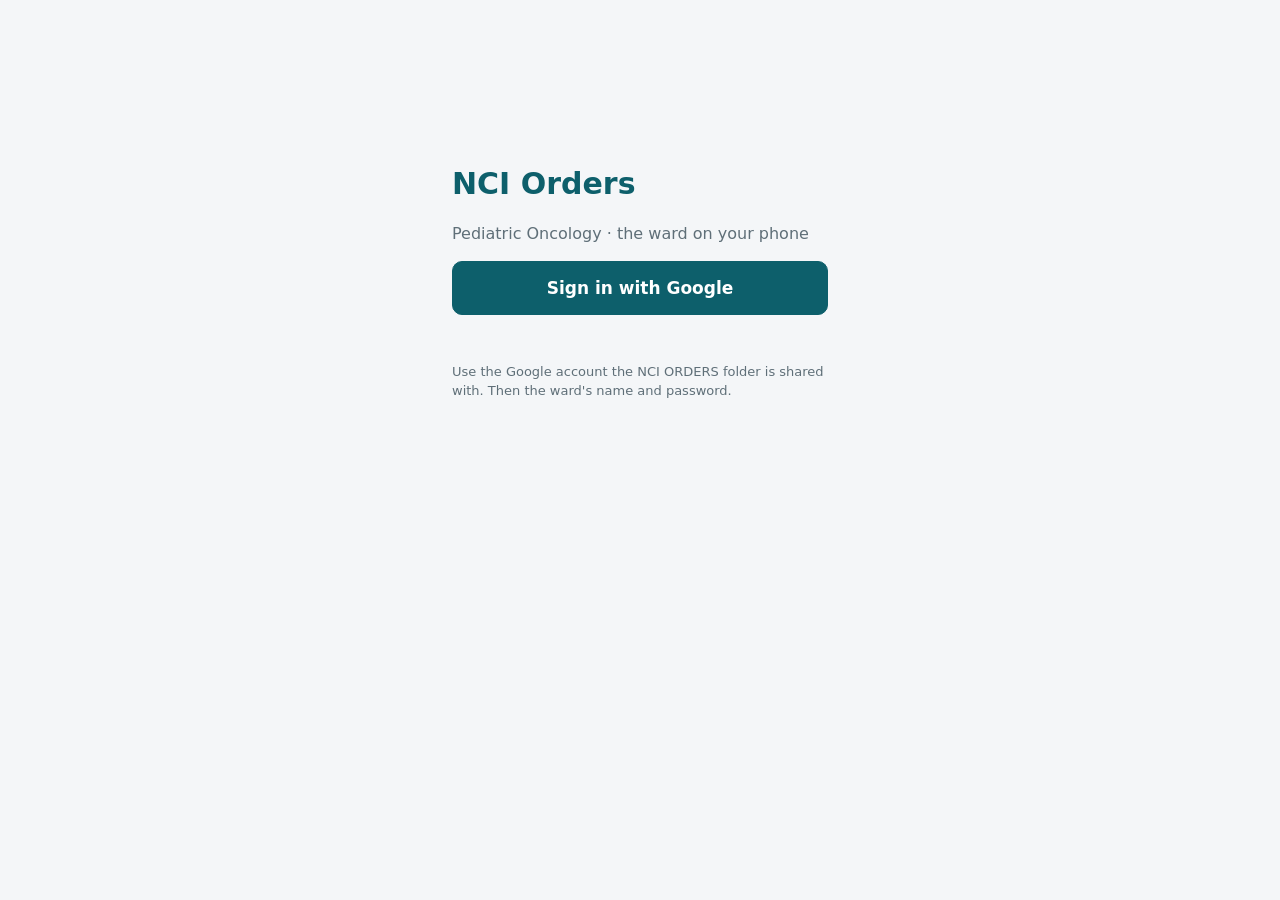
==== index.html @ 49ff1ae7 "Web app, build 49 (35e2142)" ====
<!doctype html>
<html lang="en">
<head>
<meta charset="utf-8">
<meta name="viewport" content="width=device-width, initial-scale=1, viewport-fit=cover">
<meta name="theme-color" content="#0d5f6b">
<title>NCI Orders</title>
<link rel="stylesheet" href="style.css">
<link rel="manifest" href="manifest.json">
<link rel="apple-touch-icon" href="icon-192.png">
<meta name="apple-mobile-web-app-capable" content="yes">
<meta name="apple-mobile-web-app-title" content="NCI Orders">
<meta name="referrer" content="no-referrer">
</head>
<body>
<main id="app"></main>
<div id="toast" class="toast"></div>
<!-- the desktop app's own rules, unchanged: copied in by build-www.js -->
<script src="lib/key.js"></script>
<script src="lib/build.js"></script>
<script src="lib/scrypt.js"></script>
<script src="lib/sheet.js"></script>
<script src="lib/ward.js"></script>
<script src="lib/schedule.js"></script>
<script src="lib/cloudsync.js"></script>
<script src="lib/phonelink.js"></script>
<script src="web-config.js"></script>
<script src="weblogin.js"></script>
<script src="google.js"></script>
<script src="app.js"></script>
</body>
</html>
---- style.css ----
/* NCI Orders on a phone — one column, thumb-sized targets, the desktop's teal */
:root{--brand:#0d5f6b;--ink:#17242b;--muted:#5f6f78;--line:#dfe6ea;--bg:#f4f6f8;--card:#fff;
  --red:#a12622;--redbg:#fdecec;--amber:#8a5a00;--amberbg:#fdf6e7;--green:#226b3c;--greenbg:#e9f6ee;--teal:#0d5f6b;--tealbg:#e6f2f4}
*{box-sizing:border-box}
html,body{margin:0;background:var(--bg);color:var(--ink);font:16px/1.45 system-ui,-apple-system,'Segoe UI',Roboto,sans-serif;-webkit-text-size-adjust:100%}
body{padding-bottom:env(safe-area-inset-bottom)}
button{font:inherit;color:inherit;border:1px solid var(--line);background:#fff;border-radius:10px;padding:10px 14px;min-height:44px;cursor:pointer}
button.primary{background:var(--brand);border-color:var(--brand);color:#fff;font-weight:600}
button.big{width:100%;font-size:17px;padding:14px}
button.ghost{border:0;background:none;color:#fff;min-height:36px;padding:6px 8px}
input,select,textarea{font:inherit;width:100%;border:1px solid var(--line);border-radius:10px;padding:10px 12px;background:#fff;color:var(--ink);min-height:44px}
textarea{resize:vertical}
label{display:block;margin:10px 0;color:var(--muted);font-size:14px}
label>input,label>select,label>textarea{margin-top:4px;color:var(--ink);font-size:16px}
.dim{color:var(--muted)} .small{font-size:13px} .pad{padding:0 14px}
.err{color:var(--red);min-height:1em}
bdi{unicode-bidi:isolate}

.login{max-width:420px;margin:0 auto;padding:18vh 22px 22px}
.login h1{color:var(--brand);margin:0 0 4px;font-size:30px}

.bar{position:sticky;top:0;z-index:5;display:flex;align-items:center;gap:8px;background:var(--brand);color:#fff;
  padding:calc(10px + env(safe-area-inset-top)) 12px 10px}
.bar h2{flex:1;margin:0;font-size:18px;font-weight:600;overflow-wrap:anywhere}
.bar .back{background:none;border:0;color:#fff;font-size:30px;line-height:1;padding:0 8px;min-height:40px}
.syncbadge{font-size:12.5px;padding:5px 14px;color:var(--green);background:var(--greenbg)}
.syncbadge.warn{color:var(--amber);background:var(--amberbg)}

.actions{display:flex;gap:8px;padding:12px 12px 4px;flex-wrap:wrap}
.actions button{flex:1 1 140px}
.actions.sticky{position:sticky;bottom:0;background:var(--bg);padding:10px 12px calc(10px + env(safe-area-inset-bottom));border-top:1px solid var(--line)}
.note{margin:8px 12px;padding:10px 12px;border-radius:10px;background:var(--tealbg);color:var(--teal);font-size:14px;display:block;text-align:left}
.note.warn{background:var(--amberbg);color:var(--amber)}
.note.ok{background:var(--greenbg);color:var(--green);font-weight:600}
.note.wide{width:calc(100% - 24px);border:0}

.cards{display:grid;gap:10px;padding:10px 12px 24px}
.card{display:block;width:100%;text-align:left;background:var(--card);border-radius:14px;padding:12px;border:1px solid var(--line)}
.card .top{display:flex;align-items:center;gap:10px}
.room{min-width:30px;height:30px;border-radius:8px;background:var(--brand);color:#fff;font-weight:800;display:flex;align-items:center;justify-content:center}
.card .nm{font-weight:700;font-size:17px;overflow-wrap:anywhere}
.meta{color:var(--muted);font-size:13.5px;margin-top:4px}
.bdg{display:flex;flex-wrap:wrap;gap:6px;margin-top:8px}
.b{font-size:12.5px;padding:3px 9px;border-radius:12px}
.b-today{background:var(--tealbg);color:var(--teal)} .b-soon{background:#eef0fb;color:#3b4aa0}
.b-alarm{background:var(--redbg);color:var(--red);font-weight:600} .b-warn{background:var(--amberbg);color:var(--amber)}
.b-ok{background:var(--greenbg);color:var(--green)}

.pt{background:#fff;padding:12px 14px;border-bottom:1px solid var(--line)}
.sum{margin-top:8px;font-size:14px}
section{background:#fff;margin:10px 0;padding:12px 14px;border-top:1px solid var(--line);border-bottom:1px solid var(--line)}
section h3{margin:0 0 8px;font-size:13px;letter-spacing:.06em;text-transform:uppercase;color:var(--brand)}
.labs{font-family:ui-monospace,Menlo,Consolas,monospace;font-size:15px;background:var(--bg);border-radius:8px;padding:8px 10px;overflow-wrap:anywhere}
.labs .rf{background:#b3b3b3;font-weight:900;padding:0 2px}
.pre{white-space:pre-wrap;font-size:15px}
ul.orders,ul.list{list-style:none;margin:0 0 8px;padding:0}
ul.orders li,ul.list li{display:flex;gap:8px;align-items:center;justify-content:space-between;padding:8px 0;border-bottom:1px solid var(--line);font-size:15px}
ul.orders li span{flex:1;text-align:right}
ul.list li{display:block}
button.x{min-height:36px;padding:4px 10px;color:var(--red)}
.hits{display:grid;gap:6px;margin-top:6px}
.hits button{text-align:left}
details{margin:6px 0}
details summary{cursor:pointer;color:var(--brand);font-weight:600;padding:6px 0}
details.add input{margin:6px 0}
.chk{display:flex;gap:10px;align-items:flex-start;color:var(--ink);font-size:15px}
.chk input{width:22px;height:22px;min-height:0;flex:none;margin-top:2px}
.chk.inline{display:inline-flex;margin-right:14px}
.row{display:flex;flex-wrap:wrap}
.form{padding-top:6px;padding-bottom:30px}
.fx .labs{margin-top:4px}
.toast{position:fixed;left:50%;bottom:calc(20px + env(safe-area-inset-bottom));transform:translateX(-50%) translateY(20px);opacity:0;
  background:#17242b;color:#fff;padding:10px 16px;border-radius:12px;font-size:14px;transition:.2s;pointer-events:none;max-width:90vw;text-align:center}
.toast.show{opacity:1;transform:translateX(-50%) translateY(0)}

/* 7 November 2026: the week's temperatures */
.feverchart{display:block;width:100%;height:auto;margin:4px 0}

/* the web copy: Google's sign-in has expired */
.reconnect { position: sticky; top: 0; z-index: 20; display: flex; gap: 8px; align-items: center; justify-content: space-between;
  padding: 10px 12px; background: #fff3cd; color: #5c4400; border-bottom: 1px solid #e0c56e; font-size: 14px; }
.reconnect button { flex: none; }

/* ── 13 November 2026: the main PC's dot, loading, the message sheet, and a
   lighter, roomier look ── */
.pcdot{width:12px;height:12px;border-radius:50%;flex:none;box-shadow:0 0 0 2px rgba(255,255,255,.85)}
.pcdot.on{background:#34c759}
.pcdot.off{background:#f5b400}
body.loading .bar::after{content:'';position:absolute;left:0;bottom:0;height:3px;width:35%;background:#9fe3d6;border-radius:3px;animation:slide 1.1s ease-in-out infinite}
.bar{position:sticky}
@keyframes slide{0%{left:-35%}100%{left:100%}}
.spin{width:34px;height:34px;margin:14px auto 4px;border-radius:50%;border:4px solid var(--tealbg);border-top-color:var(--brand);animation:spin .8s linear infinite}
@keyframes spin{to{transform:rotate(360deg)}}
.sheetback{position:fixed;inset:0;z-index:50;background:rgba(16,28,38,.45);display:flex;align-items:flex-end;justify-content:center}
.sheetback[hidden]{display:none}
.sheet{width:100%;max-width:520px;background:#fff;border-radius:20px 20px 0 0;padding:22px 20px calc(18px + env(safe-area-inset-bottom));text-align:center;animation:up .18s ease-out}
.sheet h3{margin:6px 0 6px;font-size:19px}
.sheet p{color:var(--muted);margin:0 0 16px;font-size:15px}
.sheeticon{width:54px;height:54px;margin:0 auto;border-radius:50%;display:flex;align-items:center;justify-content:center;font-size:28px;background:var(--tealbg);color:var(--brand)}
.sheeticon.ok{background:var(--greenbg);color:var(--green);font-weight:800}
.sheeticon.warn{background:var(--amberbg);color:var(--amber);font-weight:800}
@keyframes up{from{transform:translateY(40px);opacity:0}to{transform:none;opacity:1}}
/* the look: softer cards, a header with depth, a two-column action grid */
.bar{background:linear-gradient(180deg,#0f6e7c,#0d5f6b);box-shadow:0 2px 10px rgba(13,95,107,.25)}
.card{border:0;box-shadow:0 1px 3px rgba(23,36,43,.08),0 4px 14px rgba(23,36,43,.05);transition:transform .08s}
.card:active{transform:scale(.985)}
.actions{display:grid;grid-template-columns:1fr 1fr;gap:8px}
.actions button{border:0;box-shadow:0 1px 3px rgba(23,36,43,.08);border-radius:14px;font-size:14.5px;text-align:left;padding:12px 14px;min-height:52px}
.actions button.primary{grid-column:1/-1}
.actions.sticky{display:flex}
button:active{filter:brightness(.95)}
.syncbadge{display:flex;align-items:center;gap:6px}
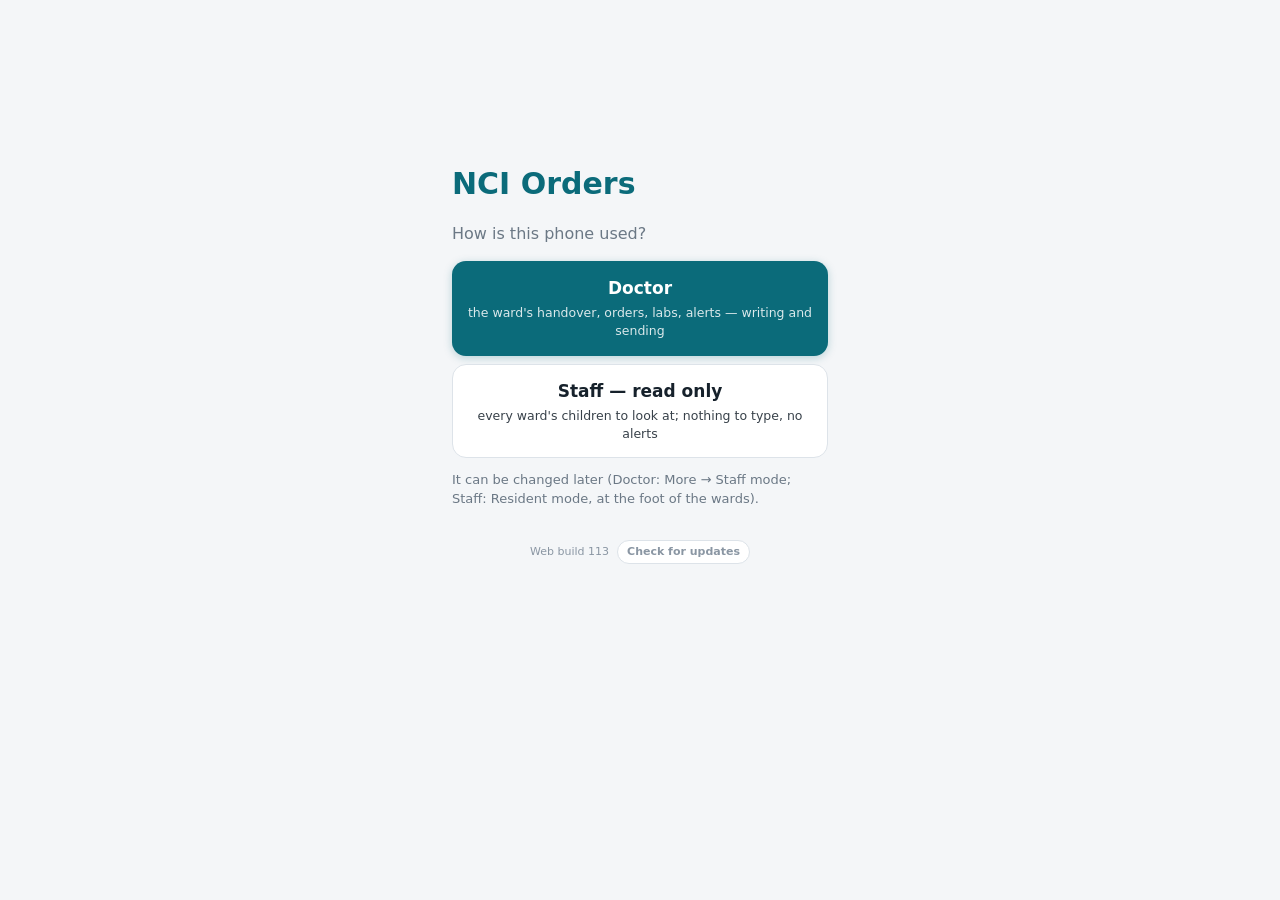
==== commit 6293b6f6: "Web app, build 113 (b3ffdbc)" ====
--- a/index.html
+++ b/index.html
@@ -22,11 +22,15 @@
 <script src="lib/sheet.js"></script>
 <script src="lib/ward.js"></script>
 <script src="lib/schedule.js"></script>
+<script src="lib/interactions-data.js"></script>
+<script src="lib/interactions.js"></script>
+<script src="lib/nutrition.js"></script>
 <script src="lib/cloudsync.js"></script>
 <script src="lib/phonelink.js"></script>
 <script src="web-config.js"></script>
 <script src="weblogin.js"></script>
 <script src="google.js"></script>
+<script src="supa.js"></script>
 <script src="app.js"></script>
 </body>
 </html>
--- a/style.css
+++ b/style.css
@@ -110,3 +110,249 @@
 .actions.sticky{display:flex}
 button:active{filter:brightness(.95)}
 .syncbadge{display:flex;align-items:center;gap:6px}
+
+/* 14 November 2026: the build, at the foot of every screen */
+.buildtag{text-align:center;font-size:11px;color:#8a96a3;padding:18px 0 22px;display:flex;justify-content:center;align-items:center;gap:8px}
+.buildtag .buildchk{font-size:11px;padding:3px 9px;width:auto;min-height:0}
+
+/* 15 November 2026: lab trends; chemo across the ward */
+details.trend{margin-top:10px}
+details.trend>summary{cursor:pointer;font-weight:600;color:#0d5f6b;padding:6px 0}
+.trendwrap{overflow-x:auto;-webkit-overflow-scrolling:touch}
+.trendtab{border-collapse:collapse;font-size:13px;font-variant-numeric:tabular-nums}
+.trendtab th,.trendtab td{padding:4px 5px;text-align:right;white-space:nowrap;border-bottom:1px solid #e3e8ec}
+.trendtab thead th{font-weight:500;color:#5b6773;font-size:12px}
+.trendtab tbody th{text-align:left;color:#33404c}
+.trendtab td.lo1{background:#fff4d6}
+.trendtab td.lo2{background:#fde2e1;color:#a0221b;font-weight:600}
+/* 19 November 2026, Dr Boulos: "make the left column of lab names fixed, still visible even if scrolled to the right"
+   — the names stay put while the days scroll under them */
+.trendtab tr>th:first-child{position:sticky;left:0;z-index:2;background:#fff;box-shadow:6px 0 6px -6px rgba(0,0,0,.25)}
+.spark{display:block}
+.spark path{fill:none;stroke:#0d5f6b;stroke-width:1.5}
+.spark circle{fill:#0d5f6b}
+h3.sec{margin:14px 16px 6px;font-size:15px}
+
+/* 15 November 2026: what reached the main PC; rounding mode */
+.csync{margin:8px 16px 0;padding:8px 12px;border-radius:10px;font-size:13px}
+.csync.ok{background:#e7f5ec;color:#1d6b3a}
+.csync.wait{background:#eef3fb;color:#284f86}
+.csync.warn{background:#fff4d6;color:#7a5a00}
+.csmall{color:#7a5a00}
+.roundnav select{width:100%;font-size:15px;padding:8px}
+.rtodo li{display:flex;justify-content:space-between;align-items:center}
+.raddrow{display:flex;gap:8px;margin-top:6px}
+.raddrow input{flex:1}
+.raddrow button{width:auto}
+.rquick{margin-top:8px}
+.rquick button{border:0;cursor:pointer}
+.rbtns{grid-template-columns:1fr 1fr}
+.rhead{display:flex;align-items:center;gap:10px;margin-bottom:4px}
+.rhead .room{flex:none;width:auto;min-width:32px;padding:2px 8px}
+.rhead .nm{font-weight:700;font-size:17px}
+
+/* ── 16 November 2026: a steadier, tidier phone ── */
+.syncbadge{height:28px;padding:0 14px;display:flex;align-items:center;overflow:hidden;font-size:12.5px}
+.syncbadge.tall{height:auto;padding:6px 14px}
+.syncbadge.hidden{display:none}
+.syncbadge .sbline{white-space:nowrap;overflow:hidden;text-overflow:ellipsis;display:block;width:100%}
+body.loading .bar::after{opacity:.9}
+html{scroll-behavior:auto;overflow-anchor:none}
+/* the ward list's tiles */
+.tiles{display:grid;grid-template-columns:repeat(5,1fr);gap:6px;padding:10px 10px 2px}
+.tile{position:relative;display:flex;flex-direction:column;align-items:center;justify-content:center;gap:2px;min-height:58px;padding:6px 2px;border:0;border-radius:14px;
+  background:#fff;box-shadow:0 1px 3px rgba(23,36,43,.08)}
+.tile .ti{font-size:20px;line-height:1}
+.tile .tl{font-size:11px;color:var(--muted);white-space:nowrap;overflow:hidden;text-overflow:ellipsis;max-width:100%}
+.tile.on{background:var(--brand)} .tile.on .tl{color:#fff}
+.tile.ready{box-shadow:0 0 0 2px var(--tealbg),0 1px 3px rgba(23,36,43,.08)}
+.tile .tn{position:absolute;top:4px;right:8px;min-width:18px;height:18px;border-radius:9px;background:var(--red);color:#fff;font-size:11px;font-weight:700;display:flex;align-items:center;justify-content:center;padding:0 4px}
+/* cards and sections */
+.cards{gap:8px;padding:8px 10px 24px}
+.card{border-radius:16px;padding:12px 14px}
+.card .nm{font-size:16.5px}
+.room{border-radius:9px;min-width:32px;height:32px;font-size:15px}
+section{margin:8px 10px;border:0;border-radius:16px;box-shadow:0 1px 3px rgba(23,36,43,.07);padding:14px}
+section h3{font-size:12px}
+.pt{margin:8px 10px;border:0;border-radius:16px;box-shadow:0 1px 3px rgba(23,36,43,.07)}
+textarea{border-radius:12px;font-size:16px;line-height:1.45}
+textarea:focus,input:focus,select:focus{outline:2px solid var(--tealbg);border-color:var(--brand)}
+.bar h2{font-size:17px}
+/* rounding mode */
+.rpt .rhead{display:flex;align-items:center;justify-content:center;gap:10px;margin:0}
+.rpt .rhead .nm{font-weight:800;font-size:20px;text-align:center;flex:0 1 auto;overflow-wrap:anywhere}
+.rpt .rhead .room{flex:none;width:auto;min-width:34px;padding:0 8px}
+.rarrow{flex:none;border:0;background:var(--bg);border-radius:50%;width:38px;height:38px;min-height:0;padding:0;font-size:24px;line-height:1;color:var(--brand)}
+.rarrow:first-child{margin-right:auto} .rarrow:last-child{margin-left:auto}
+.rarrow:disabled{opacity:.3}
+.rdots{display:flex;justify-content:center;gap:5px;margin:8px 0 2px;flex-wrap:wrap}
+.rdots i{width:7px;height:7px;border-radius:50%;background:var(--line)}
+.rdots i.done{background:#8fd0a8}
+.rdots i.cur{background:var(--brand);transform:scale(1.35)}
+.rjump{display:none;margin-top:8px}
+.rjump.open{display:block}
+.rmeta{text-align:center}
+[hidden]{display:none!important}
+
+/* ── 16 November 2026: the phone reconsidered — a bar under the thumb, the children as the screen ── */
+:root{--bg:#f2f5f7;--ink:#14212a;--muted:#5d6c76;--line:#e2e8ec;--brand:#0c5d69;--shadow:0 1px 2px rgba(20,33,42,.06),0 6px 18px rgba(20,33,42,.06)}
+body{padding-bottom:calc(78px + env(safe-area-inset-bottom))}
+.bar{padding:calc(12px + env(safe-area-inset-top)) 14px 12px;border-radius:0 0 18px 18px}
+.bar h2{font-size:18px;font-weight:700;letter-spacing:-.01em}
+.wsearch{padding:12px 12px 2px}
+.wsearch input{border:0;border-radius:14px;background:#fff;box-shadow:var(--shadow);padding:12px 14px;font-size:15.5px}
+.tabbar{position:fixed;left:0;right:0;bottom:0;z-index:30;display:grid;grid-template-columns:repeat(5,1fr);gap:2px;background:rgba(255,255,255,.96);
+  backdrop-filter:blur(10px);border-top:1px solid var(--line);padding:6px 6px calc(6px + env(safe-area-inset-bottom));box-shadow:0 -4px 18px rgba(20,33,42,.07)}
+.tab{position:relative;display:flex;flex-direction:column;align-items:center;justify-content:center;gap:2px;border:0;background:none;border-radius:14px;min-height:54px;padding:4px 2px}
+.tab .ti{font-size:21px;line-height:1}
+.tab .tl{font-size:11px;font-weight:600;color:var(--muted);white-space:nowrap;overflow:hidden;text-overflow:ellipsis;max-width:100%}
+.tab.on{background:var(--tealbg)} .tab.on .tl{color:var(--brand)}
+.tab .tn{position:absolute;top:2px;right:calc(50% - 24px);min-width:18px;height:18px;border-radius:9px;background:var(--red);color:#fff;font-size:11px;font-weight:700;display:flex;align-items:center;justify-content:center;padding:0 4px}
+.morepanel{margin:10px 12px 0;background:#fff;border-radius:18px;box-shadow:var(--shadow);padding:6px}
+.mrow{display:flex;align-items:center;gap:12px;width:100%;text-align:left;border:0;background:none;border-radius:14px;padding:11px 12px;min-height:56px}
+.mrow:active{background:var(--bg)}
+.mrow .ti{flex:none;width:40px;height:40px;border-radius:12px;background:var(--tealbg);display:flex;align-items:center;justify-content:center;font-size:20px}
+.mrow b{display:block;font-size:15.5px;font-weight:650}
+.mrow small{display:block;color:var(--muted);font-size:12.5px;margin-top:1px}
+.cards{gap:10px;padding:12px 12px 24px}
+.card{border-radius:18px;padding:14px;box-shadow:var(--shadow);border-left:4px solid transparent}
+.card.hot{border-left-color:#d6453f}
+.card .nm{font-size:17px;letter-spacing:-.01em}
+.room{border-radius:10px;min-width:34px;height:34px;font-size:15px;background:linear-gradient(160deg,#128090,#0c5d69)}
+.b{font-size:12px;padding:4px 10px;border-radius:999px;font-weight:550}
+section,.pt{border-radius:18px;box-shadow:var(--shadow)}
+.two{display:grid;grid-template-columns:1fr 1fr;gap:10px}
+.three{display:grid;grid-template-columns:1fr 1fr 1.2fr;gap:10px}
+.toast{bottom:calc(92px + env(safe-area-inset-bottom))}
+.buildtag{padding-bottom:10px}
+.login{padding-bottom:0}
+
+/* 16 November 2026: the labs screen — untick all; the order button always in its place */
+.lbtools{display:flex;align-items:center;gap:8px;padding:8px 12px 0}
+.lbtools button{min-height:36px;padding:6px 12px;font-size:13.5px;border-radius:999px}
+.labsgo{position:fixed;left:0;right:0;bottom:calc(66px + env(safe-area-inset-bottom));z-index:25;padding:8px 12px;background:linear-gradient(180deg,rgba(242,245,247,0),var(--bg) 40%)}
+.labdone{color:var(--green)} .labfail{color:var(--red)}
+
+/* ── 16 November 2026: the bar always there (six), movement, and the buttons' scheme ── */
+.tabbar{grid-template-columns:repeat(6,1fr)}
+.tabbar[hidden]{display:none}
+.tab{transition:background .18s ease,transform .12s ease}
+.tab:active{transform:scale(.94)}
+.tab .ti{transition:transform .2s cubic-bezier(.3,1.4,.5,1)}
+.tab.on .ti{transform:translateY(-1px) scale(1.12)}
+.tab .tdot{position:absolute;top:6px;right:calc(50% - 16px);width:8px;height:8px;border-radius:50%;background:#f0a020;box-shadow:0 0 0 2px #fff}
+.tab .tn[hidden],.tab .tdot[hidden]{display:none}
+body{padding-bottom:0}
+body.hasbar{padding-bottom:calc(78px + env(safe-area-inset-bottom))}
+body.hasbar .actions.sticky{bottom:calc(66px + env(safe-area-inset-bottom))}
+/* the swipe between children */
+#app.slideout-l{transition:transform .13s ease-in,opacity .13s ease-in;transform:translateX(-28%);opacity:0}
+#app.slideout-r{transition:transform .13s ease-in,opacity .13s ease-in;transform:translateX(28%);opacity:0}
+#app.slidein-r{animation:inR .24s cubic-bezier(.2,.8,.2,1)}
+#app.slidein-l{animation:inL .24s cubic-bezier(.2,.8,.2,1)}
+@keyframes inR{from{transform:translateX(30%);opacity:0}to{transform:none;opacity:1}}
+@keyframes inL{from{transform:translateX(-30%);opacity:0}to{transform:none;opacity:1}}
+@media (prefers-reduced-motion: reduce){#app.slideout-l,#app.slideout-r{transition:none;transform:none}#app.slidein-l,#app.slidein-r{animation:none}}
+/* buttons: one scheme — filled for the one thing to do, tonal for the next, plain for the rest */
+button{border-radius:14px;transition:transform .1s ease,box-shadow .15s ease,background .15s ease;font-weight:550}
+button:active{transform:scale(.97)}
+button.primary{background:linear-gradient(180deg,#12808f,#0c5d69);border-color:transparent;box-shadow:0 2px 8px rgba(12,93,105,.28)}
+button.primary:disabled{opacity:.5;box-shadow:none}
+button.sm{background:var(--tealbg);border-color:transparent;color:var(--brand)}
+.actions button{background:#fff}
+.actions button.primary{background:linear-gradient(180deg,#12808f,#0c5d69)}
+button.x{background:var(--redbg);border-color:transparent;border-radius:999px}
+.card{transition:transform .12s ease,box-shadow .15s ease}
+.note{border-radius:14px}
+.labs-pad{height:76px}
+.actions.seg{grid-template-columns:1fr 1fr;padding-bottom:0}
+.actions.seg button,.actions.seg button.primary{grid-column:auto;text-align:center;min-height:44px}
+
+/* ── 16 November 2026, Dr Boulos: "good design but match colors of the windows app" — the PC's own
+   palette (renderer/style.css :root): brand #0b6b7a / #08525e, ink #16212b, muted #6b7885, line #dde3e9,
+   background #f4f6f8, accent #c1462f, ok #1f7a4d, warn #b7791f ── */
+:root{--brand:#0b6b7a;--brand-d:#08525e;--ink:#16212b;--muted:#6b7885;--line:#dde3e9;--bg:#f4f6f8;--card:#fff;
+  --teal:#0b6b7a;--tealbg:#e9f2f4;--red:#c1462f;--redbg:#fdf3f1;--amber:#b7791f;--amberbg:#fdf6e7;--green:#1f7a4d;--greenbg:#e8f5ee;
+  --shadow:0 1px 3px rgba(16,32,48,.10),0 6px 18px rgba(16,32,48,.06)}
+.bar{background:var(--brand);box-shadow:0 2px 10px rgba(16,32,48,.18)}
+button.primary,.actions button.primary{background:var(--brand);box-shadow:0 2px 8px rgba(11,107,122,.25)}
+button.primary:active{background:var(--brand-d)}
+.room{background:var(--brand)}
+.tabbar{grid-template-columns:repeat(5,1fr)}
+.tab.on{background:var(--tealbg)} .tab.on .tl{color:var(--brand)}
+.card.hot{border-left-color:var(--red)}
+.tab .tn{background:var(--red)}
+.tab .tdot{background:var(--amber)}
+.spark path{stroke:var(--brand)} .spark circle{fill:var(--brand)}
+textarea:focus,input:focus,select:focus{outline:none;border-color:var(--brand);box-shadow:0 0 0 3px rgba(11,107,122,.12)}
+
+/* ── 16 November 2026: the round's pages side by side; a bar that stays put ── */
+#app.slideout-l,#app.slideout-r{transition:none;transform:none;opacity:1}
+#app.slidein-l,#app.slidein-r{animation:none}
+/* the bar is its own layer and solid: it does not blink while the page under it is drawn or loading */
+.tabbar{background:#fff;backdrop-filter:none;-webkit-backdrop-filter:none;transform:translateZ(0);will-change:transform;contain:layout paint}
+
+/* ── 17 November 2026: the round — the bar of dots still, the child's page sliding ── */
+.rbar{display:flex;align-items:center;gap:10px;padding:10px 12px 4px}
+.rbar .rarrow{margin:0}
+.rbar .rdots{flex:1;margin:0;justify-content:center}
+.rdots i{transition:transform .2s cubic-bezier(0.23,1,0.32,1),background-color .2s ease}
+.rview{position:relative;overflow:hidden;touch-action:pan-y}
+.rslide{will-change:transform;backface-visibility:hidden}
+.rview .rghost{position:absolute;top:0;left:0;width:100%;pointer-events:none}
+.rpt .rhead{justify-content:center}
+@media (prefers-reduced-motion: reduce){.rslide{transition:none!important}}
+
+/* ── 17 November 2026: the loading strip of its own; the patient page slides like the round ── */
+#loadStrip{position:fixed;left:0;right:0;top:0;height:3px;z-index:60;pointer-events:none;overflow:hidden;opacity:0;transition:opacity .2s ease}
+#loadStrip.on{opacity:1}
+#loadStrip::after{content:'';position:absolute;top:0;bottom:0;left:-35%;width:35%;background:#9fe3d6;border-radius:3px}
+#loadStrip.on::after{animation:slide 1.1s ease-in-out infinite}
+body.loading .bar::after{display:none}
+#pView{min-height:60vh}
+
+/* 22 November 2026: the to-do, ticked and added to */
+.todocard{display:block;text-align:left}
+.todocard .linkish{background:none;border:none;padding:0;display:flex;gap:8px;align-items:center;width:100%;text-align:left;font:inherit;color:inherit}
+.todoline{background:none;border:none;padding:6px 0;font:inherit;color:inherit;text-align:start;width:100%;cursor:pointer}
+.todoline.done{color:#5f6f78}
+.todoline .tick{color:#1a7f37;margin-inline-start:6px}
+.todoadd{display:flex;gap:6px;margin-top:6px}
+.todoadd input{flex:1;min-width:0}
+
+/* 22 November 2026: labs as plain text; medications one a line; staff mode's antibiotics with their days */
+.labs.plain{font-family:inherit;font-size:15px;background:none;border-radius:0;padding:0}
+.list.meds li{padding:3px 0}
+.staffabx li{display:flex;justify-content:space-between;align-items:center;gap:10px}
+.staffabx .abxday{color:#7a2e00;font-weight:800;min-width:42px;text-align:right}
+.list.todo li.done{color:#5f6f78}
+.list.todo .tick{color:#1a7f37}
+
+/* 22 November 2026: the first choice, and staff mode's wards */
+.modepick .big{display:flex;flex-direction:column;align-items:center;gap:4px;width:100%;margin:8px 0}
+.modepick .big small{font-weight:400;font-size:12.5px;opacity:.85}
+.spass{display:flex;flex-direction:column;gap:8px;padding:12px 16px}
+
+/* 22 November 2026: staff mode's bar — the floors */
+.staffbar{position:fixed;left:0;right:0;bottom:0;z-index:40;display:flex;gap:6px;overflow-x:auto;background:#fff;
+  border-top:1px solid var(--line);padding:6px 8px calc(6px + env(safe-area-inset-bottom));box-shadow:0 -4px 18px rgba(20,33,42,.07)}
+.staffbar[hidden]{display:none}
+.staffbar .floor{flex:0 0 auto;display:flex;flex-direction:column;align-items:center;padding:8px 12px;border-radius:12px;border:1px solid var(--line);
+  background:#fff;font-weight:700;font-size:13px;white-space:nowrap}
+.staffbar .floor.on{background:var(--brand);border-color:var(--brand);color:#fff}
+.staffbar .floor.soon{opacity:.5}
+.staffbar .floor small{font-weight:400;font-size:10.5px}
+/* 22 November 2026: "make that a button called resident mode" — at the foot of the staff's wards */
+.resmode{display:flex;flex-direction:column;align-items:center;gap:4px;border-radius:14px}
+.resmode small{font-weight:400;font-size:12.5px;opacity:.85}
+.lgstaff{display:flex;align-items:center;gap:8px;margin:4px 0 10px;font-size:15px}
+.lgstaff input{width:auto;margin:0}
+
+/* 25 November 2026: "Move to the new server" on a phone already signed in */
+.sbmove{position:fixed;inset:0;z-index:90;background:rgba(16,28,38,.45);display:flex;align-items:center;justify-content:center;padding:16px}
+.sbmove .sbbox{background:#fff;border-radius:14px;padding:18px;max-width:420px;width:100%;box-shadow:0 20px 60px rgba(0,0,0,.25)}
+.sbmove h3{margin:0 0 8px}.sbmove input{width:100%;margin:8px 0}.sbmove .row{display:flex;gap:8px;justify-content:flex-end}
+/* 27 November 2026: the alerts in groups — Labs by patient, then Fever */
+.algroup{margin:14px 0 6px;font-size:16px}
+.algroup:first-child{margin-top:4px}
+.algroup-kid{margin:10px 0 4px;font-weight:650;font-size:14px;color:var(--brand,#0b6e78)}
